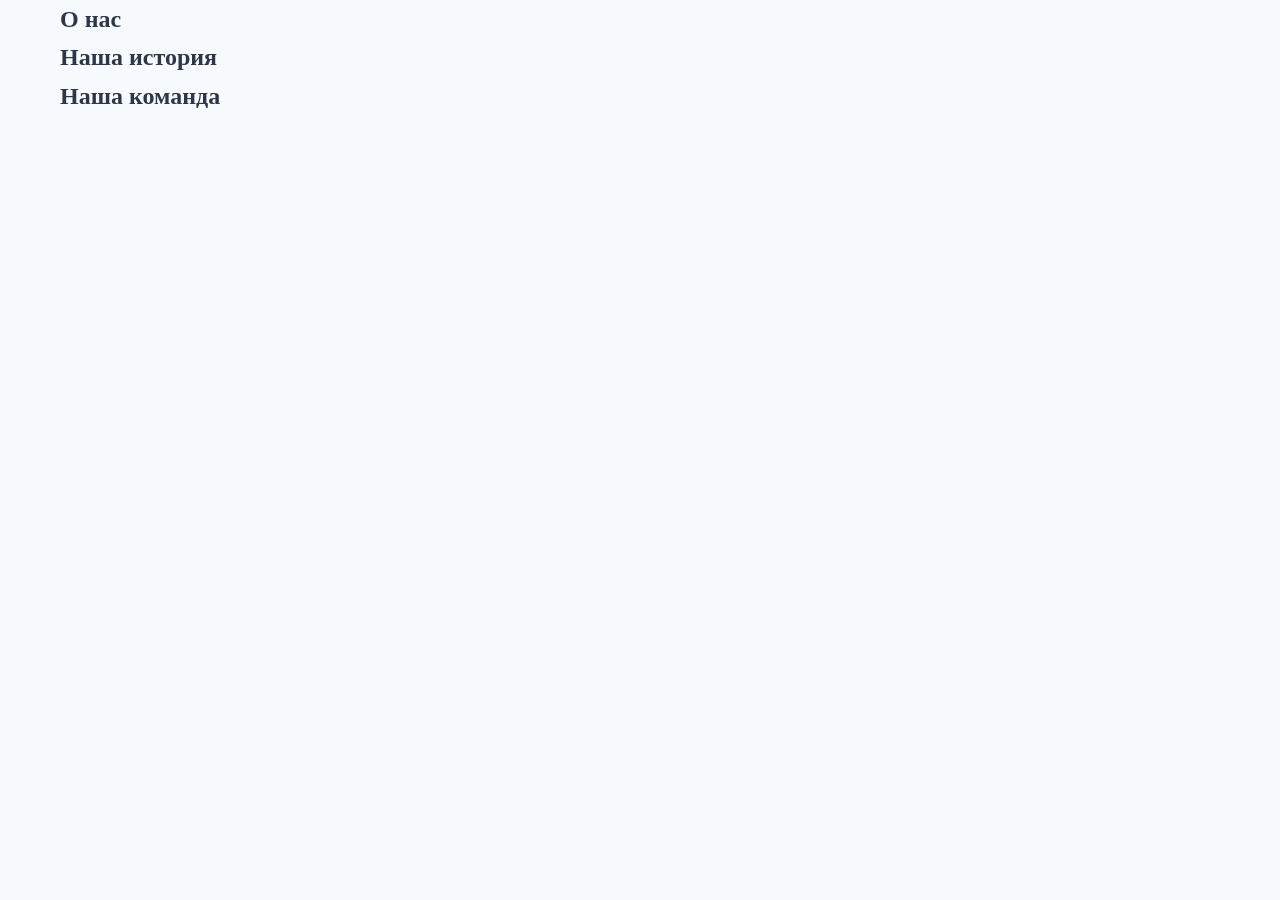
==== about.html @ a093209a "Created about.html" ====
<!DOCTYPE html>
<html lang="ru">
<head>
    <meta charset="UTF-8">
    <meta name="viewport" content="width=device-width, initial-scale=1.0">
    <title>О нас - TechStore</title>
    <link rel="stylesheet" href="css/style.css">
</head>
<body>
    
    <section class="page-header">
        <div class="container">
            <h1>О нас</h1>
        </div>
    </section>

    <section class="about-section">
        <div class="container">
            <h2>Наша история</h2>
        </div>
    </section>

    <section class="team-section">
        <div class="container">
            <h2>Наша команда</h2>
        </div>
    </section>
</body>
</html>
---- css/style.css ----
* {
    margin: 0;
    padding: 0;
    box-sizing: border-box;
}

:root {
    --color-primary: #0066cc;
    --color-primary-dark: #0052a3;
    --color-secondary: #00ccaa;
    --color-success: #00cc88;
    --color-danger: #ff4444;
    --color-warning: #ffaa00;
    --color-dark: #2d3748;
    --color-gray: #718096;
    --color-light: #f7fafc;
    --color-white: #ffffff;
    --shadow-sm: 0 1px 3px rgba(0,0,0,0.12);
    --shadow-md: 0 4px 6px rgba(0,0,0,0.1);
    --shadow-lg: 0 10px 25px rgba(0,0,0,0.1);
    --radius: 8px;
    --transition: all 0.3s ease;
}

body {
    font-family: var(--font-family);
    font-size: 16px;
    line-height: 1.6;
    color: var(--color-dark);
    background-color: var(--color-light);
}

.container {
    max-width: 1200px;
    margin: 0 auto;
    padding: 0 20px;
}
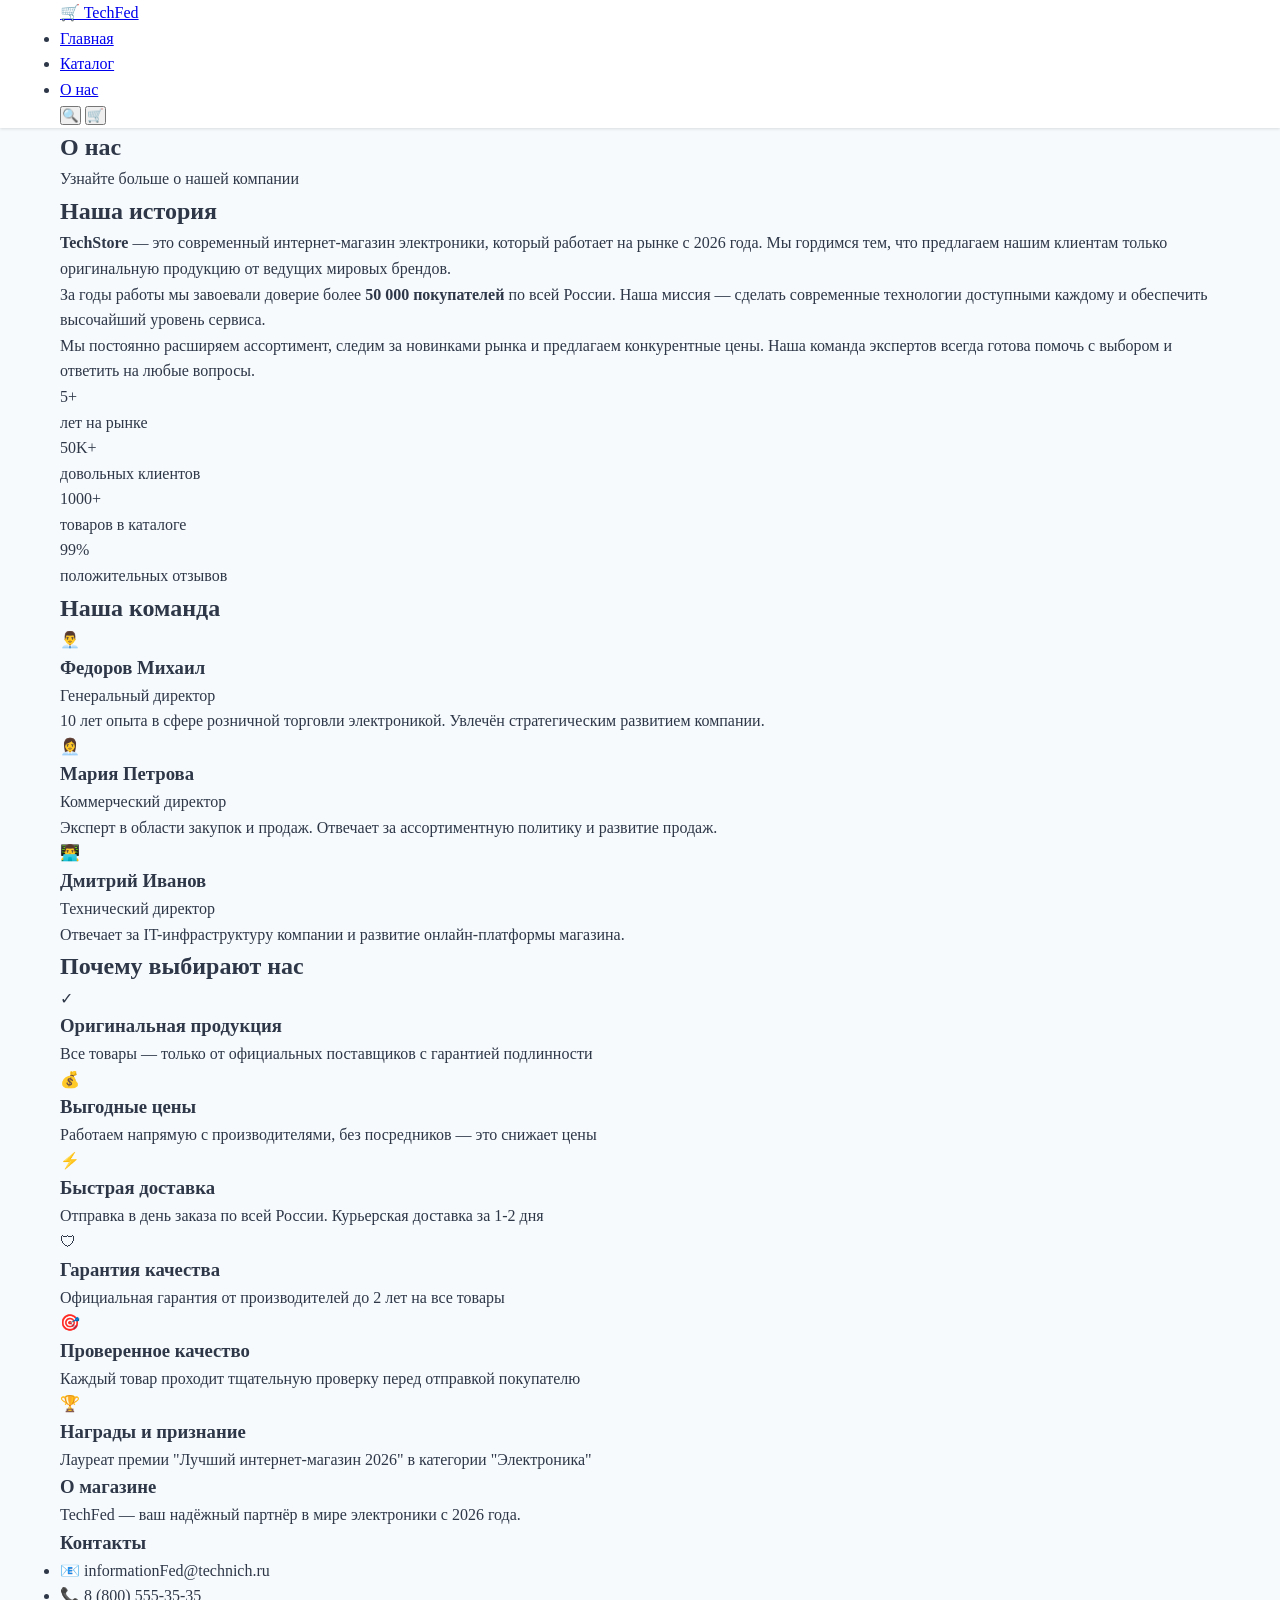
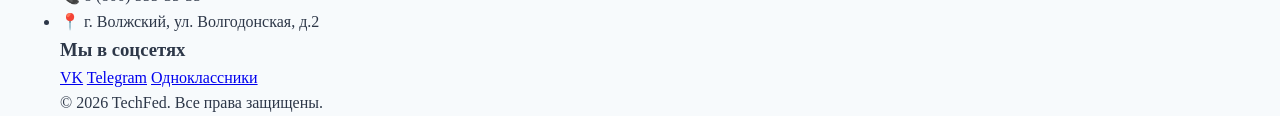
==== commit 8f152110: "Completing About.html" ====
--- a/about.html
+++ b/about.html
@@ -3,27 +3,166 @@
 <head>
     <meta charset="UTF-8">
     <meta name="viewport" content="width=device-width, initial-scale=1.0">
-    <title>О нас - TechStore</title>
+    <title>О нас - TechFed</title>
     <link rel="stylesheet" href="css/style.css">
 </head>
 <body>
-    
+    <header class="header">
+        <div class="container header__container">
+            <div class="header__logo">
+                <a href="index.html">🛒 TechFed</a>
+            </div>
+            <nav class="header__nav">
+                <ul class="nav__list">
+                    <li><a href="index.html" class="nav__link">Главная</a></li>
+                    <li><a href="catalog.html" class="nav__link">Каталог</a></li>
+                    <li><a href="about.html" class="nav__link active">О нас</a></li>
+                </ul>
+            </nav>
+            <div class="header__icons">
+                <button class="icon-btn" aria-label="Поиск">🔍</button>
+                <button class="icon-btn" aria-label="Корзина">🛒</button>
+            </div>
+        </div>
+    </header>
+
     <section class="page-header">
         <div class="container">
-            <h1>О нас</h1>
+            <h1 class="page-header__title">О нас</h1>
+            <p class="page-header__subtitle">Узнайте больше о нашей компании</p>
         </div>
     </section>
 
     <section class="about-section">
         <div class="container">
-            <h2>Наша история</h2>
+            <div class="about-content">
+                <h2 class="section-title">Наша история</h2>
+                <p class="about-text">
+                    <strong>TechStore</strong> — это современный интернет-магазин электроники, который работает на рынке с 2026 года. 
+                    Мы гордимся тем, что предлагаем нашим клиентам только оригинальную продукцию от ведущих мировых брендов.
+                </p>
+                <p class="about-text">
+                    За годы работы мы завоевали доверие более <strong>50 000 покупателей</strong> по всей России. 
+                    Наша миссия — сделать современные технологии доступными каждому и обеспечить высочайший уровень сервиса.
+                </p>
+                <p class="about-text">
+                    Мы постоянно расширяем ассортимент, следим за новинками рынка и предлагаем конкурентные цены. 
+                    Наша команда экспертов всегда готова помочь с выбором и ответить на любые вопросы.
+                </p>
+                
+                <div class="stats-grid">
+                    <div class="stat-card">
+                        <div class="stat-card__number">5+</div>
+                        <div class="stat-card__label">лет на рынке</div>
+                    </div>
+                    <div class="stat-card">
+                        <div class="stat-card__number">50K+</div>
+                        <div class="stat-card__label">довольных клиентов</div>
+                    </div>
+                    <div class="stat-card">
+                        <div class="stat-card__number">1000+</div>
+                        <div class="stat-card__label">товаров в каталоге</div>
+                    </div>
+                    <div class="stat-card">
+                        <div class="stat-card__number">99%</div>
+                        <div class="stat-card__label">положительных отзывов</div>
+                    </div>
+                </div>
+            </div>
         </div>
     </section>
 
     <section class="team-section">
         <div class="container">
-            <h2>Наша команда</h2>
+            <h2 class="section-title">Наша команда</h2>
+            <div class="team-grid">
+                <div class="team-card">
+                    <div class="team-card__photo">👨‍💼</div>
+                    <h3 class="team-card__name">Федоров Михаил</h3>
+                    <p class="team-card__position">Генеральный директор</p>
+                    <p class="team-card__description">10 лет опыта в сфере розничной торговли электроникой. Увлечён стратегическим развитием компании.</p>
+                </div>
+                <div class="team-card">
+                    <div class="team-card__photo">👩‍💼</div>
+                    <h3 class="team-card__name">Мария Петрова</h3>
+                    <p class="team-card__position">Коммерческий директор</p>
+                    <p class="team-card__description">Эксперт в области закупок и продаж. Отвечает за ассортиментную политику и развитие продаж.</p>
+                </div>
+                <div class="team-card">
+                    <div class="team-card__photo">👨‍💻</div>
+                    <h3 class="team-card__name">Дмитрий Иванов</h3>
+                    <p class="team-card__position">Технический директор</p>
+                    <p class="team-card__description">Отвечает за IT-инфраструктуру компании и развитие онлайн-платформы магазина.</p>
+                </div>
+            </div>
         </div>
     </section>
+
+    <section class="why-us-section">
+        <div class="container">
+            <h2 class="section-title">Почему выбирают нас</h2>
+            <div class="advantages-grid">
+                <div class="advantage-card">
+                    <div class="advantage-card__icon advantage-card__icon--check">✓</div>
+                    <h3 class="advantage-card__title">Оригинальная продукция</h3>
+                    <p class="advantage-card__text">Все товары — только от официальных поставщиков с гарантией подлинности</p>
+                </div>
+                <div class="advantage-card">
+                    <div class="advantage-card__icon advantage-card__icon--money">💰</div>
+                    <h3 class="advantage-card__title">Выгодные цены</h3>
+                    <p class="advantage-card__text">Работаем напрямую с производителями, без посредников — это снижает цены</p>
+                </div>
+                <div class="advantage-card">
+                    <div class="advantage-card__icon advantage-card__icon--bolt">⚡</div>
+                    <h3 class="advantage-card__title">Быстрая доставка</h3>
+                    <p class="advantage-card__text">Отправка в день заказа по всей России. Курьерская доставка за 1-2 дня</p>
+                </div>
+                <div class="advantage-card">
+                    <div class="advantage-card__icon advantage-card__icon--shield">🛡</div>
+                    <h3 class="advantage-card__title">Гарантия качества</h3>
+                    <p class="advantage-card__text">Официальная гарантия от производителей до 2 лет на все товары</p>
+                </div>
+                <div class="advantage-card">
+                    <div class="advantage-card__icon advantage-card__icon--target">🎯</div>
+                    <h3 class="advantage-card__title">Проверенное качество</h3>
+                    <p class="advantage-card__text">Каждый товар проходит тщательную проверку перед отправкой покупателю</p>
+                </div>
+                <div class="advantage-card">
+                    <div class="advantage-card__icon advantage-card__icon--trophy">🏆</div>
+                    <h3 class="advantage-card__title">Награды и признание</h3>
+                    <p class="advantage-card__text">Лауреат премии "Лучший интернет-магазин 2026" в категории "Электроника"</p>
+                </div>
+            </div>
+        </div>
+    </section>
+    <footer class="footer">
+        <div class="container">
+            <div class="footer__grid">
+                <div class="footer__section">
+                    <h3 class="footer__title">О магазине</h3>
+                    <p class="footer__text">TechFed — ваш надёжный партнёр в мире электроники с 2026 года.</p>
+                </div>
+                <div class="footer__section">
+                    <h3 class="footer__title">Контакты</h3>
+                    <ul class="footer__contacts">
+                        <li>📧 informationFed@technich.ru</li>
+                        <li>📞 8 (800) 555-35-35</li>
+                        <li>📍 г. Волжский, ул. Волгодонская, д.2</li>
+                    </ul>
+                </div>
+                <div class="footer__section">
+                    <h3 class="footer__title">Мы в соцсетях</h3>
+                    <div class="social-links">
+                        <a href="#" class="social-link">VK</a>
+                        <a href="#" class="social-link">Telegram</a>
+                        <a href="#" class="social-link">Одноклассники</a>
+                    </div>
+                </div>
+            </div>
+            <div class="footer__bottom">
+                <p>&copy; 2026 TechFed. Все права защищены.</p>
+            </div>
+        </div>
+    </footer>
 </body>
 </html>
--- a/css/style.css
+++ b/css/style.css
@@ -34,4 +34,46 @@
     max-width: 1200px;
     margin: 0 auto;
     padding: 0 20px;
+}
+.header {
+    background: var(--color-white);
+    box-shadow: var(--shadow-sm);
+    position: sticky;
+    top: 0;
+    z-index: 1000;
+}
+
+.header_container {
+    display: flex;
+    align-items: center;
+    justify-content: space-between;
+    padding: 15px 20px;
+}
+
+.log {
+    font-size: 24px;
+    font-weight: bold;
+    color: var(--color-primary);
+    text-decoration: none;
+}
+
+.list {
+    display: flex;
+    list-style: none;
+    gap: 30px;
+}
+
+.link {
+    text-decoration: none;
+    color: var(--color-dark);
+    font-weight: 500;
+    padding: 8px 16px;
+    border-radius: var(--radius);
+    transition: var(--transition);
+}
+
+.link:hover,
+.link.active {
+    background: var(--color-primary);
+    color: var(--color-white);
 }
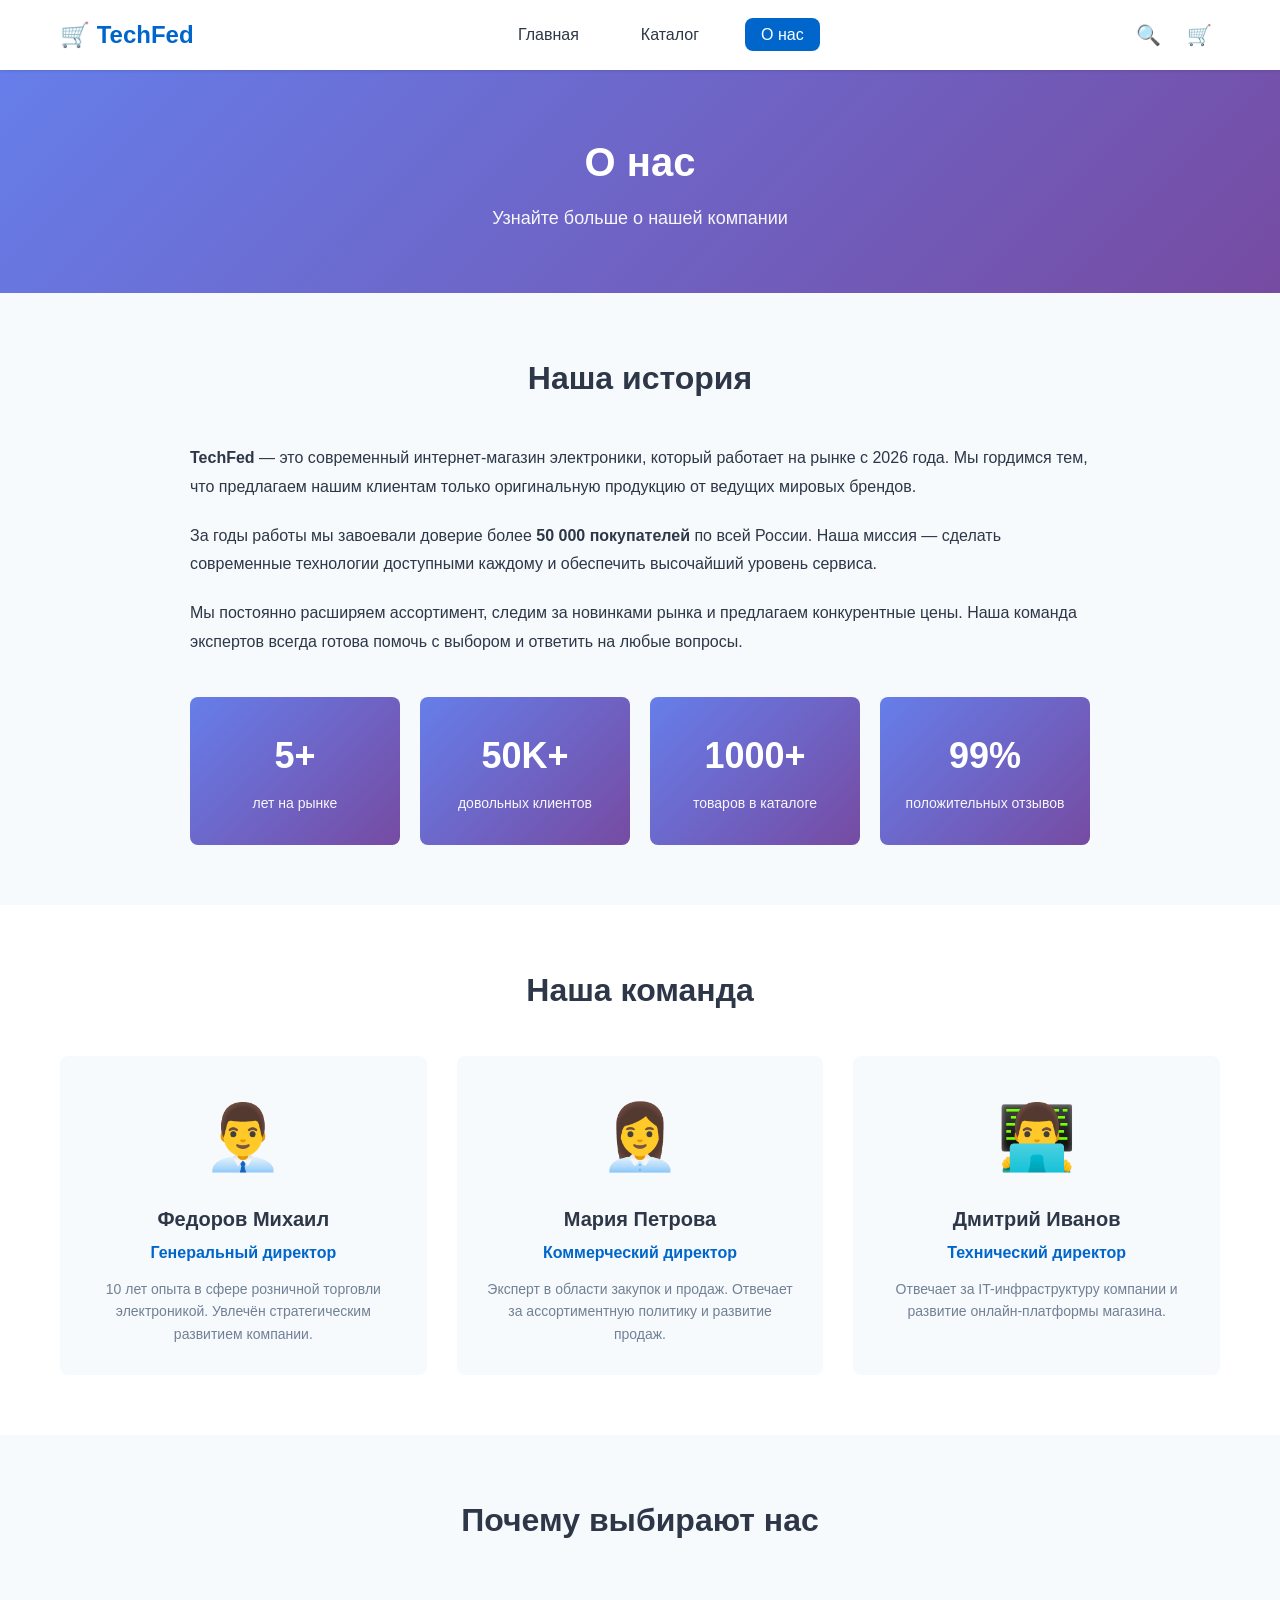
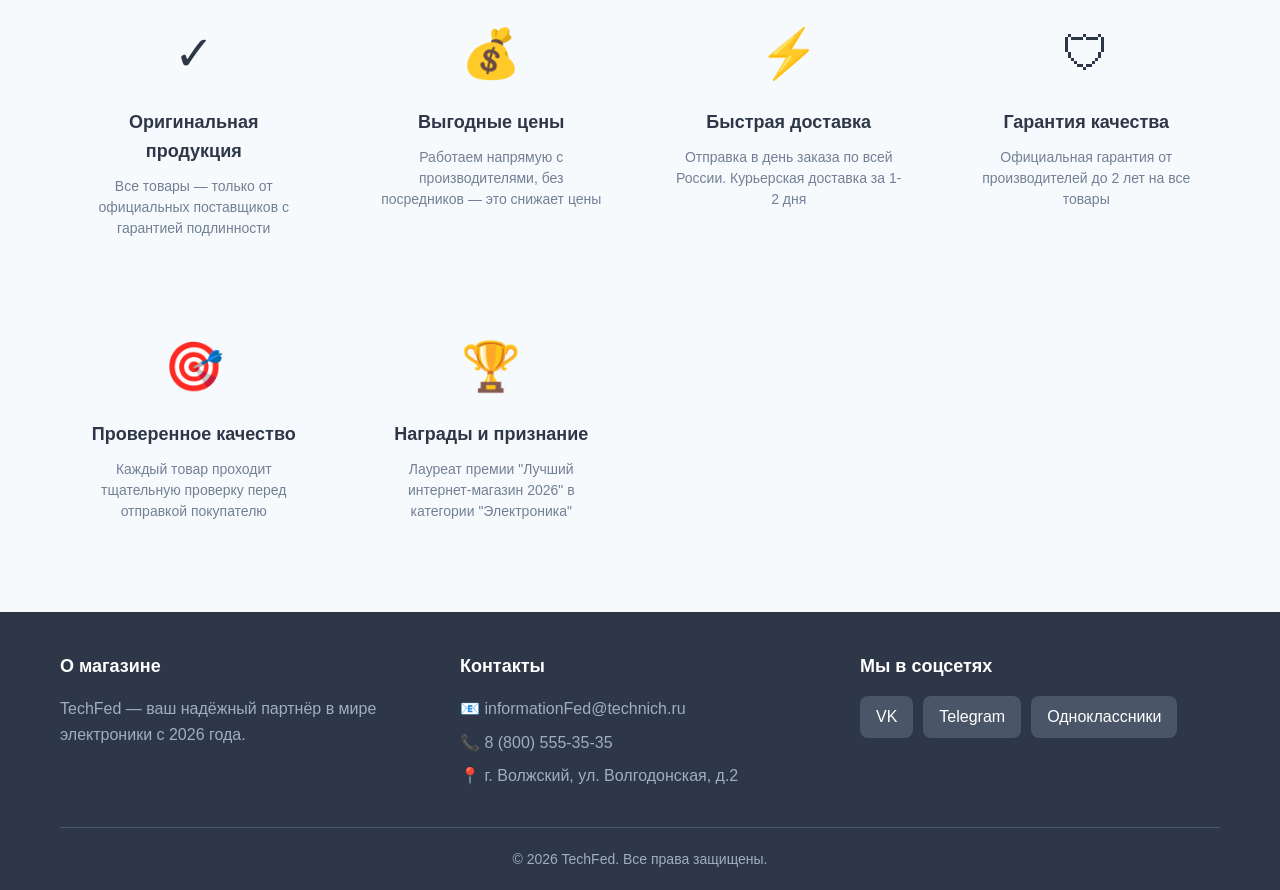
==== commit f5f5a631: "Compleye Style css" ====
--- a/about.html
+++ b/about.html
@@ -38,7 +38,7 @@
             <div class="about-content">
                 <h2 class="section-title">Наша история</h2>
                 <p class="about-text">
-                    <strong>TechStore</strong> — это современный интернет-магазин электроники, который работает на рынке с 2026 года. 
+                    <strong>TechFed</strong> — это современный интернет-магазин электроники, который работает на рынке с 2026 года. 
                     Мы гордимся тем, что предлагаем нашим клиентам только оригинальную продукцию от ведущих мировых брендов.
                 </p>
                 <p class="about-text">
--- a/css/style.css
+++ b/css/style.css
@@ -15,6 +15,7 @@
     --color-gray: #718096;
     --color-light: #f7fafc;
     --color-white: #ffffff;
+    --font-family: 'Segoe UI', Tahoma, Geneva, Verdana, sans-serif;
     --shadow-sm: 0 1px 3px rgba(0,0,0,0.12);
     --shadow-md: 0 4px 6px rgba(0,0,0,0.1);
     --shadow-lg: 0 10px 25px rgba(0,0,0,0.1);
@@ -35,6 +36,7 @@
     margin: 0 auto;
     padding: 0 20px;
 }
+
 .header {
     background: var(--color-white);
     box-shadow: var(--shadow-sm);
@@ -43,27 +45,27 @@
     z-index: 1000;
 }
 
-.header_container {
+.header__container {
     display: flex;
     align-items: center;
     justify-content: space-between;
     padding: 15px 20px;
 }
 
-.log {
+.header__logo a {
     font-size: 24px;
     font-weight: bold;
     color: var(--color-primary);
     text-decoration: none;
 }
 
-.list {
+.nav__list {
     display: flex;
     list-style: none;
     gap: 30px;
 }
 
-.link {
+.nav__link {
     text-decoration: none;
     color: var(--color-dark);
     font-weight: 500;
@@ -72,8 +74,567 @@
     transition: var(--transition);
 }
 
-.link:hover,
-.link.active {
+.nav__link:hover,
+.nav__link.active {
     background: var(--color-primary);
     color: var(--color-white);
+}
+
+.header__icons {
+    display: flex;
+    gap: 10px;
+}
+
+.icon-btn {
+    background: none;
+    border: none;
+    font-size: 20px;
+    cursor: pointer;
+    padding: 8px;
+    border-radius: var(--radius);
+    transition: var(--transition);
+}
+
+.icon-btn:hover {
+    background: var(--color-light);
+}
+
+.hero {
+    background: linear-gradient(135deg, #667eea 0%, #764ba2 100%);
+    color: var(--color-white);
+    padding: 100px 20px;
+    text-align: center;
+}
+
+.hero__title {
+    font-size: 48px;
+    margin-bottom: 15px;
+    animation: fadeInUp 0.8s ease;
+}
+
+.hero__subtitle {
+    font-size: 20px;
+    margin-bottom: 30px;
+    opacity: 0.95;
+    animation: fadeInUp 0.8s ease 0.2s backwards;
+}
+
+.btn {
+    display: inline-block;
+    padding: 12px 30px;
+    border: none;
+    border-radius: var(--radius);
+    font-size: 16px;
+    font-weight: 600;
+    text-decoration: none;
+    cursor: pointer;
+    transition: var(--transition);
+    text-align: center;
+}
+
+.btn--primary {
+    background: var(--color-white);
+    color: var(--color-primary);
+    animation: fadeInUp 0.8s ease 0.4s backwards;
+}
+
+.btn--primary:hover {
+    transform: translateY(-2px);
+    box-shadow: var(--shadow-lg);
+}
+
+.btn--success {
+    background: var(--color-success);
+    color: var(--color-white);
+}
+
+.btn--success:hover {
+    background: #00bb77;
+    transform: translateY(-2px);
+    box-shadow: var(--shadow-md);
+}
+
+.btn--outline {
+    background: transparent;
+    border: 2px solid var(--color-primary);
+    color: var(--color-primary);
+}
+
+.btn--outline:hover {
+    background: var(--color-primary);
+    color: var(--color-white);
+}
+
+.btn--full {
+    width: 100%;
+}
+
+.section-title {
+    font-size: 32px;
+    text-align: center;
+    margin-bottom: 40px;
+    color: var(--color-dark);
+}
+
+.products-section {
+    padding: 60px 0;
+}
+
+.products-grid {
+    display: grid;
+    grid-template-columns: repeat(3, 1fr);
+    gap: 30px;
+    margin-bottom: 40px;
+}
+
+.products-grid--catalog {
+    grid-template-columns: repeat(3, 1fr);
+}
+
+.product-card {
+    background: var(--color-white);
+    border-radius: var(--radius);
+    overflow: hidden;
+    box-shadow: var(--shadow-md);
+    transition: var(--transition);
+    position: relative;
+}
+
+.product-card:hover {
+    transform: translateY(-5px);
+    box-shadow: var(--shadow-lg);
+}
+
+.product-card__badge {
+    position: absolute;
+    top: 15px;
+    left: 15px;
+    padding: 5px 12px;
+    border-radius: 20px;
+    font-size: 12px;
+    font-weight: bold;
+    color: var(--color-white);
+    z-index: 1;
+}
+
+.product-card__badge--sale {
+    background: var(--color-danger);
+}
+
+.product-card__badge--new {
+    background: var(--color-success);
+}
+
+.product-card__image {
+    height: 250px;
+    background: linear-gradient(135deg, #667eea 0%, #764ba2 100%);
+    display: flex;
+    align-items: center;
+    justify-content: center;
+    padding: 20px;
+}
+
+.product-card__image img {
+    max-width: 100%;
+    max-height: 100%;
+    object-fit: contain;
+}
+
+.product-card__content {
+    padding: 20px;
+}
+
+.product-card__title {
+    font-size: 18px;
+    margin-bottom: 8px;
+    color: var(--color-dark);
+}
+
+.product-card__description {
+    font-size: 14px;
+    color: var(--color-gray);
+    margin-bottom: 12px;
+    line-height: 1.5;
+}
+
+.product-card__rating {
+    display: flex;
+    align-items: center;
+    gap: 8px;
+    margin-bottom: 12px;
+}
+
+.stars {
+    color: var(--color-warning);
+}
+
+.reviews {
+    color: var(--color-gray);
+    font-size: 14px;
+}
+
+.product-card__price {
+    margin-bottom: 15px;
+}
+
+.price-old {
+    text-decoration: line-through;
+    color: var(--color-gray);
+    margin-right: 10px;
+}
+
+.price-current {
+    font-size: 20px;
+    font-weight: bold;
+    color: var(--color-dark);
+}
+
+.advantages {
+    padding: 60px 0;
+    background: var(--color-white);
+}
+
+.advantages-grid {
+    display: grid;
+    grid-template-columns: repeat(4, 1fr);
+    gap: 30px;
+}
+
+.advantage-card {
+    text-align: center;
+    padding: 30px 20px;
+    background: var(--color-light);
+    border-radius: var(--radius);
+    transition: var(--transition);
+}
+
+.advantage-card:hover {
+    transform: translateY(-5px);
+    box-shadow: var(--shadow-md);
+}
+
+.advantage-card__icon {
+    font-size: 48px;
+    margin-bottom: 15px;
+}
+
+.advantage-card__title {
+    font-size: 18px;
+    margin-bottom: 10px;
+    color: var(--color-dark);
+}
+
+.advantage-card__text {
+    font-size: 14px;
+    color: var(--color-gray);
+    line-height: 1.5;
+}
+
+.page-header {
+    background: linear-gradient(135deg, #667eea 0%, #764ba2 100%);
+    color: var(--color-white);
+    padding: 60px 0;
+    text-align: center;
+}
+
+.page-header__title {
+    font-size: 40px;
+    margin-bottom: 10px;
+}
+
+.page-header__subtitle {
+    font-size: 18px;
+    opacity: 0.95;
+}
+
+.about-section {
+    padding: 60px 0;
+}
+
+.about-content {
+    max-width: 900px;
+    margin: 0 auto;
+}
+
+.about-text {
+    margin-bottom: 20px;
+    line-height: 1.8;
+    color: var(--color-dark);
+}
+
+.stats-grid {
+    display: grid;
+    grid-template-columns: repeat(4, 1fr);
+    gap: 20px;
+    margin-top: 40px;
+}
+
+.stat-card {
+    background: linear-gradient(135deg, #667eea 0%, #764ba2 100%);
+    color: var(--color-white);
+    padding: 30px 20px;
+    border-radius: var(--radius);
+    text-align: center;
+}
+
+.stat-card__number {
+    font-size: 36px;
+    font-weight: bold;
+    margin-bottom: 8px;
+}
+
+.stat-card__label {
+    font-size: 14px;
+    opacity: 0.95;
+}
+
+.team-section {
+    padding: 60px 0;
+    background: var(--color-white);
+}
+
+.team-grid {
+    display: grid;
+    grid-template-columns: repeat(3, 1fr);
+    gap: 30px;
+}
+
+.team-card {
+    background: var(--color-light);
+    padding: 30px;
+    border-radius: var(--radius);
+    text-align: center;
+    transition: var(--transition);
+}
+
+.team-card:hover {
+    transform: translateY(-5px);
+    box-shadow: var(--shadow-md);
+}
+
+.team-card__photo {
+    font-size: 64px;
+    margin-bottom: 15px;
+}
+
+.team-card__name {
+    font-size: 20px;
+    margin-bottom: 5px;
+    color: var(--color-dark);
+}
+
+.team-card__position {
+    color: var(--color-primary);
+    font-weight: 600;
+    margin-bottom: 12px;
+}
+
+.team-card__description {
+    font-size: 14px;
+    color: var(--color-gray);
+    line-height: 1.6;
+}
+
+.why-us-section {
+    padding: 60px 0;
+    background: var(--color-light);
+}
+
+.footer {
+    background: var(--color-dark);
+    color: var(--color-white);
+    padding: 40px 0 20px;
+}
+
+.footer__grid {
+    display: grid;
+    grid-template-columns: repeat(3, 1fr);
+    gap: 40px;
+    margin-bottom: 30px;
+}
+
+.footer__title {
+    font-size: 18px;
+    margin-bottom: 15px;
+    color: var(--color-white);
+}
+
+.footer__text {
+    color: #a0aec0;
+    line-height: 1.6;
+}
+
+.footer__contacts {
+    list-style: none;
+}
+
+.footer__contacts li {
+    margin-bottom: 8px;
+    color: #a0aec0;
+}
+
+.social-links {
+    display: flex;
+    gap: 10px;
+}
+
+.social-link {
+    display: inline-block;
+    padding: 8px 16px;
+    background: #4a5568;
+    color: var(--color-white);
+    text-decoration: none;
+    border-radius: var(--radius);
+    transition: var(--transition);
+}
+
+.social-link:hover {
+    background: var(--color-primary);
+}
+
+.footer__bottom {
+    text-align: center;
+    padding-top: 20px;
+    border-top: 1px solid #4a5568;
+    color: #a0aec0;
+    font-size: 14px;
+}
+
+.text-center {
+    text-align: center;
+}
+
+@keyframes fadeInUp {
+    from {
+        opacity: 0;
+        transform: translateY(30px);
+    }
+    to {
+        opacity: 1;
+        transform: translateY(0);
+    }
+}
+
+@media (max-width: 1199px) {
+    .products-grid,
+    .products-grid--catalog {
+        grid-template-columns: repeat(2, 1fr);
+    }
+    
+    .advantages-grid {
+        grid-template-columns: repeat(2, 1fr);
+    }
+    
+    .stats-grid {
+        grid-template-columns: repeat(2, 1fr);
+    }
+    
+    .team-grid {
+        grid-template-columns: repeat(2, 1fr);
+    }
+}
+
+@media (max-width: 767px) {
+    .header__container {
+        flex-direction: column;
+        gap: 15px;
+    }
+    
+    .nav__list {
+        gap: 15px;
+    }
+    
+    .hero__title {
+        font-size: 36px;
+    }
+    
+    .hero__subtitle {
+        font-size: 18px;
+    }
+    
+    .section-title {
+        font-size: 28px;
+    }
+    
+    .products-grid,
+    .products-grid--catalog {
+        grid-template-columns: 1fr;
+    }
+    
+    .advantages-grid {
+        grid-template-columns: 1fr;
+    }
+    
+    .stats-grid {
+        grid-template-columns: repeat(2, 1fr);
+    }
+    
+    .team-grid {
+        grid-template-columns: 1fr;
+    }
+    
+    .footer__grid {
+        grid-template-columns: 1fr;
+        gap: 30px;
+    }
+}
+
+@media (max-width: 575px) {
+    .container {
+        padding: 0 15px;
+    }
+    
+    .hero {
+        padding: 60px 15px;
+    }
+    
+    .hero__title {
+        font-size: 28px;
+    }
+    
+    .hero__subtitle {
+        font-size: 16px;
+    }
+    
+    .btn {
+        padding: 10px 20px;
+        font-size: 14px;
+    }
+    
+    .section-title {
+        font-size: 24px;
+        margin-bottom: 30px;
+    }
+    
+    .products-section,
+    .advantages,
+    .about-section,
+    .team-section,
+    .why-us-section {
+        padding: 40px 0;
+    }
+    
+    .product-card__image {
+        height: 200px;
+    }
+    
+    .stat-card__number {
+        font-size: 28px;
+    }
+    
+    .page-header {
+        padding: 40px 0;
+    }
+    
+    .page-header__title {
+        font-size: 32px;
+    }
+}
+
+@media print {
+    .header,
+    .footer,
+    .btn {
+        display: none;
+    }
 }
